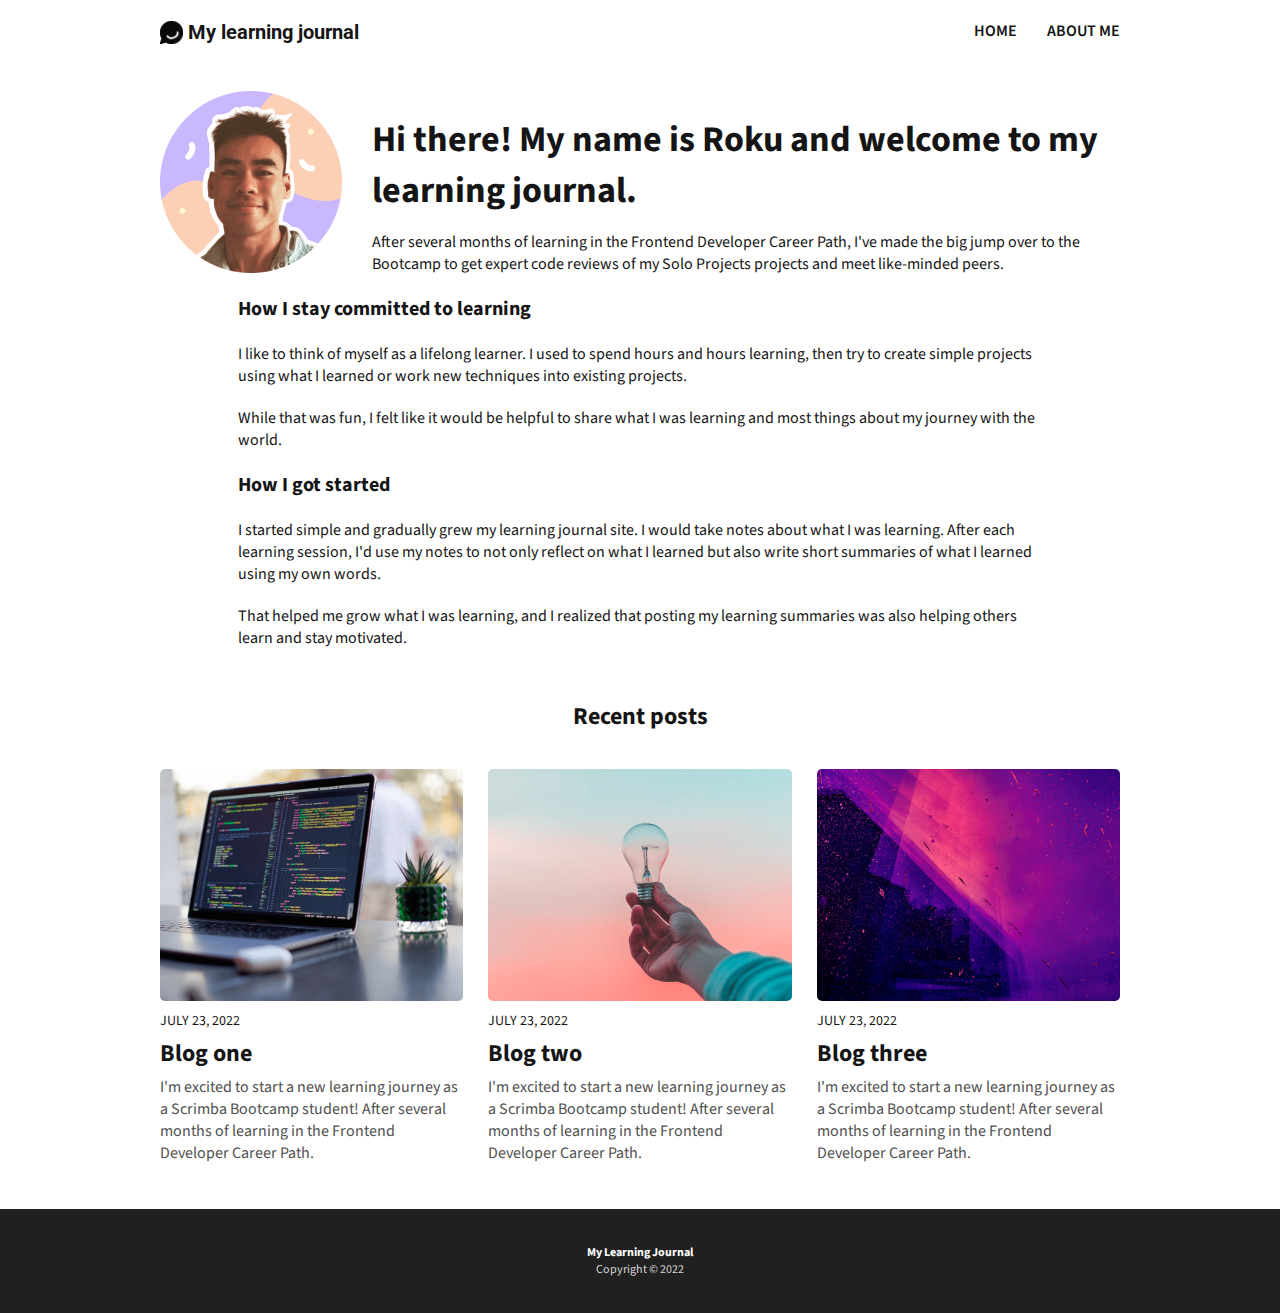
==== pages/about.html @ b7cbea48 "Refactored HTML, added CSS styles and added post images." ====
<!DOCTYPE html>
<html lang="en">
  <head>
    <meta charset="UTF-8" />
    <meta name="viewport" content="width=device-width, initial-scale=1.0" />
    <link rel="preconnect" href="https://fonts.googleapis.com" />
    <link rel="preconnect" href="https://fonts.gstatic.com" crossorigin />
    <link
      href="https://fonts.googleapis.com/css2?family=Roboto:wght@700&family=Source+Sans+3:wght@400;600;700&display=swap"
      rel="stylesheet"
    />
    <link rel="stylesheet" href="../index.css" />
    <title>About page</title>
  </head>
  <body>
    <header>
      <div class="header-container container">
        <div class="logo">
          <img class="logo-image" src="../images/logo.png" alt="" />
          <span class="ff-accent fw-bold fs-logo"> My learning journal </span>
        </div>
        <nav>
          <ul class="main-nav | fw-semi-bold fs-200 text-uppercase">
            <li><a class="nav-link" href="../index.html">Home</a></li>
            <li><a class="nav-link" href="#">About me</a></li>
          </ul>
        </nav>
      </div>
    </header>
    <main>
      <article class="about container">
        <img class="user-avatar" src="../images/avatar.png" alt="" />
        <section class="about-details">
          <h1 class="about-title fw-bold fs-750">
            Hi there! My name is Roku and welcome to my learning journal.
          </h1>
          <p class="about-description">
            After several months of learning in the Frontend Developer Career
            Path, I've made the big jump over to the Bootcamp to get expert code
            reviews of my Solo Projects projects and meet like-minded peers.
          </p>
        </section>
      </article>
      <section class="section-container post-content">
        <section class="post-section">
          <h2 class="fw-bold fs-about-h">How I stay committed to learning</h2>
          <p>
            I like to think of myself as a lifelong learner. I used to spend
            hours and hours learning, then try to create simple projects using
            what I learned or work new techniques into existing projects.
          </p>
          <p>
            While that was fun, I felt like it would be helpful to share what I
            was learning and most things about my journey with the world.
          </p>
        </section>
        <section class="section-container post-section">
          <h2 class="fw-bold fs-about-h">How I got started</h2>
          <p>
            I started simple and gradually grew my learning journal site. I
            would take notes about what I was learning. After each learning
            session, I'd use my notes to not only reflect on what I learned but
            also write short summaries of what I learned using my own words.
          </p>
          <p>
            That helped me grow what I was learning, and I realized that posting
            my learning summaries was also helping others learn and stay
            motivated.
          </p>
        </section>
      </section>
      <section>
        <h2 class="posts-label fw-bold fs-400">Recent posts</h2>
        <section class="posts container">
          <article class="card">
            <img class="card-image" src="../images/post-image-2.png" alt="" />
            <time class="fs-300 text-uppercase" datetime="2022-07-23">
              July 23, 2022
            </time>
            <h2 class="fw-bold fs-600">Blog one</h2>
            <p class="fc-400">
              I'm excited to start a new learning journey as a Scrimba Bootcamp
              student! After several months of learning in the Frontend
              Developer Career Path.
            </p>
          </article>
          <article class="card">
            <img class="card-image" src="../images/post-image-3.png" alt="" />
            <time class="fs-300 text-uppercase" datetime="2022-07-23">
              July 23, 2022
            </time>
            <h2 class="fw-bold fs-600">Blog two</h2>
            <p class="fc-400">
              I'm excited to start a new learning journey as a Scrimba Bootcamp
              student! After several months of learning in the Frontend
              Developer Career Path.
            </p>
          </article>
          <article class="card">
            <img class="card-image" src="../images/post-image-4.png" alt="" />
            <time class="fs-300 text-uppercase" datetime="2022-07-23">
              July 23, 2022
            </time>
            <h2 class="fw-bold fs-600">Blog three</h2>
            <p class="fc-400">
              I'm excited to start a new learning journey as a Scrimba Bootcamp
              student! After several months of learning in the Frontend
              Developer Career Path.
            </p>
          </article>
        </section>
      </section>
    </main>
    <footer class="bg-600">
      <section class="main-footer container | fs-footer">
        <p class="fw-bold fc-100">My Learning Journal</p>
        <p class="fc-200">Copyright &copy; 2022</p>
      </section>
    </footer>
  </body>
</html>
---- index.css ----
/* CSS Variables */

:root {
  --ff-base: "Source Sans 3", sans-serif;
  --ff-accent: "Roboto", sans-serif;

  --fw-regular: 400;
  --fw-semi-bold: 600;
  --fw-bold: 700;

  --fs-200: 0.75rem; /* 12px */
  --fs-300: 0.875rem; /* 14px */
  --fs-400: 1rem; /* 16px */
  --fs-450: 1.125rem; /* 18px */
  --fs-500: 1.25rem; /* 20px */
  --fs-600: 1.5rem; /* 24px */
  --fs-700: 2rem; /* 32px */
  --fs-750: 2.125rem; /* 34px */
  --fs-800: 2.25rem; /* 36px */
  --fs-900: 2.5rem; /* 40px */

  --clr-primary-400: #505050;
  --clr-primary-600: #202020;
  --clr-primary-700: #151515;
  --clr-secondary-100: #ffffff;
  --clr-secondary-200: #d7d7d7;

  /* 000000 31% */
}

/* CSS Reset */

*,
*::before,
*::after {
  box-sizing: border-box;
}

* {
  margin: 0;
  padding: 0;
  font: inherit;
}

html {
  color-scheme: dark light;
}

body {
  min-height: 100vh;
}

img,
picture,
svg,
video {
  display: block;
  width: 100%;
}

/* Typography */

body {
  font-family: var(--ff-base);
  font-weight: var(--fw-regular);
  font-size: var(--fs-400);
  color: var(--clr-primary-700);
}

.ff-accent {
  font-family: var(--ff-accent);
}

.fw-semi-bold {
  font-weight: var(--fw-semi-bold);
}

.fw-bold {
  font-weight: var(--fw-bold);
}

.text-uppercase {
  text-transform: uppercase;
}

.fc-100 {
  color: var(--clr-secondary-100);
}

.fc-200 {
  color: var(--clr-secondary-200);
}

.fc-400 {
  color: var(--clr-primary-400);
}

.fs-200 {
  font-size: var(--fs-200);
}

.fs-footer {
  font-size: var(--fs-200);
}

.fs-300 {
  font-size: var(--fs-300);
}

.fs-logo {
  font-size: var(--fs-300);
}

.fs-400 {
  font-size: var(--fs-400);
}

.fs-article-p {
  font-size: var(--fs-400);
}

.fs-about-h {
  font-size: var(--fs-400);
}

.fs-btn {
  font-size: var(--fs-400);
}

.fs-600 {
  font-size: var(--fs-600);
}

.fs-700 {
  font-size: var(--fs-700);
}

.fs-article-title {
  font-size: var(--fs-700);
}

.fs-750 {
  font-size: var(--fs-750);
}

.bg-600 {
  background-color: var(--clr-primary-600);
}

@media (min-width: 600px) {
  .fs-200 {
    font-size: var(--fs-400);
  }

  .fs-footer {
    font-size: var(--fs-200);
  }

  .fs-300 {
    font-size: var(--fs-300);
  }

  .fs-logo {
    font-size: var(--fs-500);
  }

  .fs-400 {
    font-size: var(--fs-600);
  }

  .fs-article-p {
    font-size: var(--fs-450);
  }

  .fs-about-h {
    font-size: var(--fs-500);
  }

  .fs-btn {
    font-size: var(--fs-300);
  }

  .fs-700 {
    font-size: var(--fs-900);
  }

  .fs-article-title {
    font-size: var(--fs-800);
  }

  .fs-750 {
    font-size: var(--fs-800);
  }
}

/* Styles */

.sda {
  background: var(--clr-primary-600);
}

.container {
  max-width: 1000px;
  margin: 0 auto;
}

.nav-link,
.hero-title {
  text-decoration: none;
  color: inherit;
}

.header-container {
  display: flex;
  justify-content: space-between;
  padding: 20px;
}

.logo {
  display: flex;
  align-items: center;
  gap: 5px;
}

.logo-image {
  width: 23px;
  aspect-ratio: 1;
}

.main-nav {
  list-style: none;

  display: flex;
  gap: 30px;
}

.hero {
  background-image: url("images/post-image-1.png");
  background-repeat: no-repeat;
  background-size: cover;
  background-position: center;

  min-height: 293px;

  display: flex;
  align-items: end;
}

.hero-details {
  padding: 25px 20px;
}

.hero-description {
}

.posts {
  padding: 35px 20px 45px 20px;

  display: grid;
  grid-template-columns: repeat(auto-fill, minmax(250px, 1fr));
  gap: 40px;
}

.card-image {
  height: 232px;
  object-fit: cover;
  border-radius: 5px;
  margin-bottom: 5px;
}

.card {
  display: grid;
  gap: 5px;
}

.posts-btn {
  grid-column: 1 / -1;
  text-align: center;
  color: inherit;
}

.main-footer {
  text-align: center;
  padding: 35px;
}

/* about page */

.about {
  padding: 25px 20px 20px 20px;
}

.about-title {
  margin: 25px 0px 15px 0px;
}

.user-avatar {
  max-width: 182px;
  aspect-ratio: 1;
}

.posts-label {
  text-align: center;
  margin-top: 50px;
}

@media (min-width: 600px) {
  .posts {
    gap: 25px;
  }

  .about {
    display: flex;
    align-items: center;
    gap: 30px;
  }
}

.section-container {
  max-width: 844px;
  margin: 0 auto;
}

.post-section {
  display: grid;
  gap: 20px;
  margin-bottom: 20px;
  padding-inline: 20px;
}

.post-image {
  margin: 20px 0px;
}
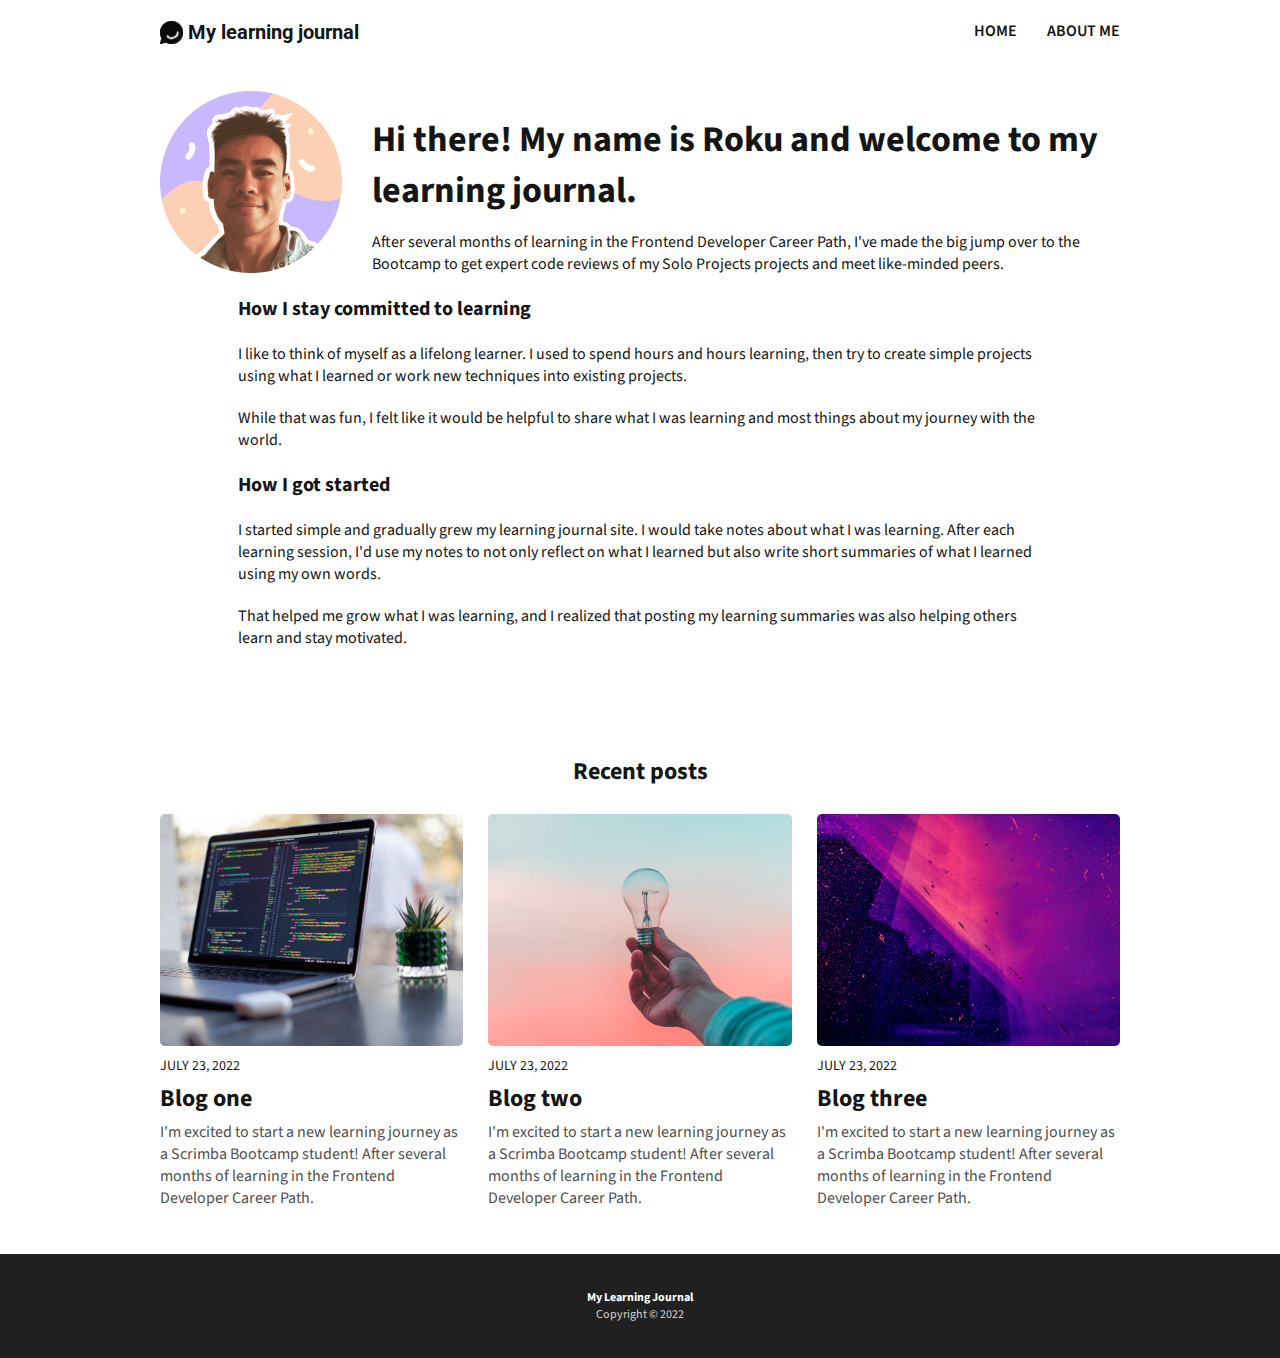
==== commit a2d2ed29: "Changed some CSS styles" ====
--- a/pages/about.html
+++ b/pages/about.html
@@ -14,7 +14,7 @@
   </head>
   <body>
     <header>
-      <div class="header-container container">
+      <div class="container header-container">
         <div class="logo">
           <img class="logo-image" src="../images/logo.png" alt="" />
           <span class="ff-accent fw-bold fs-logo"> My learning journal </span>
@@ -70,45 +70,47 @@
         </section>
       </section>
       <section>
-        <h2 class="posts-label fw-bold fs-400">Recent posts</h2>
-        <section class="posts container">
-          <article class="card">
-            <img class="card-image" src="../images/post-image-2.png" alt="" />
-            <time class="fs-300 text-uppercase" datetime="2022-07-23">
-              July 23, 2022
-            </time>
-            <h2 class="fw-bold fs-600">Blog one</h2>
-            <p class="fc-400">
-              I'm excited to start a new learning journey as a Scrimba Bootcamp
-              student! After several months of learning in the Frontend
-              Developer Career Path.
-            </p>
-          </article>
-          <article class="card">
-            <img class="card-image" src="../images/post-image-3.png" alt="" />
-            <time class="fs-300 text-uppercase" datetime="2022-07-23">
-              July 23, 2022
-            </time>
-            <h2 class="fw-bold fs-600">Blog two</h2>
-            <p class="fc-400">
-              I'm excited to start a new learning journey as a Scrimba Bootcamp
-              student! After several months of learning in the Frontend
-              Developer Career Path.
-            </p>
-          </article>
-          <article class="card">
-            <img class="card-image" src="../images/post-image-4.png" alt="" />
-            <time class="fs-300 text-uppercase" datetime="2022-07-23">
-              July 23, 2022
-            </time>
-            <h2 class="fw-bold fs-600">Blog three</h2>
-            <p class="fc-400">
-              I'm excited to start a new learning journey as a Scrimba Bootcamp
-              student! After several months of learning in the Frontend
-              Developer Career Path.
-            </p>
-          </article>
-        </section>
+        <div class="container">
+          <section class="posts">
+            <h2 class="posts-label fw-bold fs-400">Recent posts</h2>
+            <article class="card">
+              <img class="card-image" src="../images/post-image-2.png" alt="" />
+              <time class="fs-300 text-uppercase" datetime="2022-07-23">
+                July 23, 2022
+              </time>
+              <h2 class="fw-bold fs-600">Blog one</h2>
+              <p class="fc-400">
+                I'm excited to start a new learning journey as a Scrimba
+                Bootcamp student! After several months of learning in the
+                Frontend Developer Career Path.
+              </p>
+            </article>
+            <article class="card">
+              <img class="card-image" src="../images/post-image-3.png" alt="" />
+              <time class="fs-300 text-uppercase" datetime="2022-07-23">
+                July 23, 2022
+              </time>
+              <h2 class="fw-bold fs-600">Blog two</h2>
+              <p class="fc-400">
+                I'm excited to start a new learning journey as a Scrimba
+                Bootcamp student! After several months of learning in the
+                Frontend Developer Career Path.
+              </p>
+            </article>
+            <article class="card">
+              <img class="card-image" src="../images/post-image-4.png" alt="" />
+              <time class="fs-300 text-uppercase" datetime="2022-07-23">
+                July 23, 2022
+              </time>
+              <h2 class="fw-bold fs-600">Blog three</h2>
+              <p class="fc-400">
+                I'm excited to start a new learning journey as a Scrimba
+                Bootcamp student! After several months of learning in the
+                Frontend Developer Career Path.
+              </p>
+            </article>
+          </section>
+        </div>
       </section>
     </main>
     <footer class="bg-600">
--- a/index.css
+++ b/index.css
@@ -195,26 +195,20 @@
 
 /* Styles */
 
-.sda {
-  background: var(--clr-primary-600);
-}
-
 .container {
   max-width: 1000px;
   margin: 0 auto;
 }
 
-.nav-link,
-.hero-title {
-  text-decoration: none;
-  color: inherit;
-}
+/* Header */
 
 .header-container {
   display: flex;
   justify-content: space-between;
-  padding: 20px;
-}
+  padding: 1.25rem;
+}
+
+/* Logo */
 
 .logo {
   display: flex;
@@ -223,9 +217,11 @@
 }
 
 .logo-image {
-  width: 23px;
+  max-width: 23px;
   aspect-ratio: 1;
 }
+
+/* Navigation */
 
 .main-nav {
   list-style: none;
@@ -233,6 +229,13 @@
   display: flex;
   gap: 30px;
 }
+
+.nav-link {
+  text-decoration: none;
+  color: inherit;
+}
+
+/* Hero */
 
 .hero {
   background-image: url("images/post-image-1.png");
@@ -247,11 +250,35 @@
 }
 
 .hero-details {
+  display: grid;
+  grid-template-columns: repeat(3, 1fr);
   padding: 25px 20px;
 }
 
+.hero-title {
+  grid-column: 1 / -1;
+  text-decoration: none;
+  color: inherit;
+}
+
 .hero-description {
-}
+  grid-column: 1 / -1;
+}
+
+@media (min-width: 600px) {
+  .hero {
+    min-height: 488px;
+    padding-block: 40px;
+  }
+}
+
+@media (min-width: 850px) {
+  .hero-description {
+    grid-column: 1 / 3;
+  }
+}
+
+/* Posts */
 
 .posts {
   padding: 35px 20px 45px 20px;
@@ -259,6 +286,33 @@
   display: grid;
   grid-template-columns: repeat(auto-fill, minmax(250px, 1fr));
   gap: 40px;
+}
+
+.posts-btn,
+.posts-label {
+  grid-column: 1 / -1;
+  text-align: center;
+}
+
+.posts-btn {
+  color: inherit;
+}
+
+.posts-label {
+  margin-top: 50px;
+}
+
+@media (min-width: 600px) {
+  .posts {
+    gap: 25px;
+  }
+}
+
+/* Card */
+
+.card {
+  display: grid;
+  gap: 5px;
 }
 
 .card-image {
@@ -268,16 +322,7 @@
   margin-bottom: 5px;
 }
 
-.card {
-  display: grid;
-  gap: 5px;
-}
-
-.posts-btn {
-  grid-column: 1 / -1;
-  text-align: center;
-  color: inherit;
-}
+/* Footer */
 
 .main-footer {
   text-align: center;
@@ -299,16 +344,7 @@
   aspect-ratio: 1;
 }
 
-.posts-label {
-  text-align: center;
-  margin-top: 50px;
-}
-
 @media (min-width: 600px) {
-  .posts {
-    gap: 25px;
-  }
-
   .about {
     display: flex;
     align-items: center;
@@ -331,3 +367,5 @@
 .post-image {
   margin: 20px 0px;
 }
+
+/* padding na body a nie na posts */
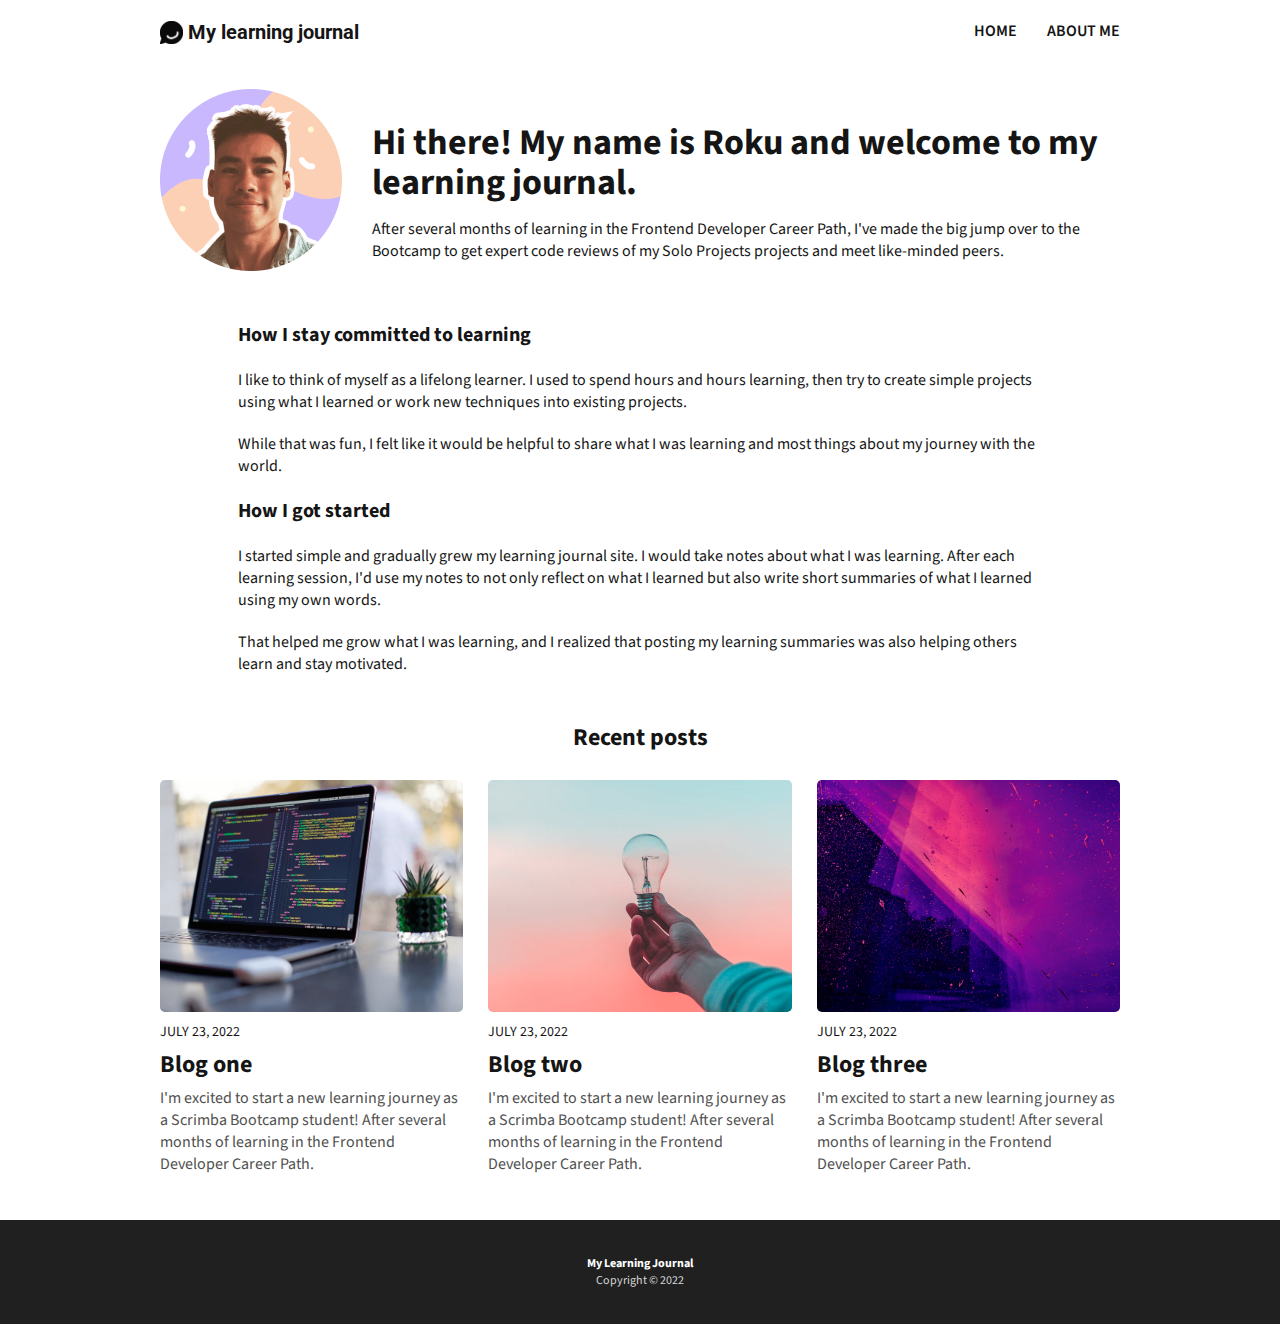
==== commit e576a801: "Refactored HTML and CSS." ====
--- a/pages/about.html
+++ b/pages/about.html
@@ -28,20 +28,23 @@
       </div>
     </header>
     <main>
-      <article class="about container">
-        <img class="user-avatar" src="../images/avatar.png" alt="" />
-        <section class="about-details">
-          <h1 class="about-title fw-bold fs-750">
-            Hi there! My name is Roku and welcome to my learning journal.
-          </h1>
-          <p class="about-description">
-            After several months of learning in the Frontend Developer Career
-            Path, I've made the big jump over to the Bootcamp to get expert code
-            reviews of my Solo Projects projects and meet like-minded peers.
-          </p>
-        </section>
-      </article>
-      <section class="section-container post-content">
+      <div class="container">
+        <article class="about-me">
+          <img class="user-avatar" src="../images/avatar.png" alt="" />
+          <section>
+            <h1 class="about-title fw-bold fs-750">
+              Hi there! My name is Roku and welcome to my learning journal.
+            </h1>
+            <p>
+              After several months of learning in the Frontend Developer Career
+              Path, I've made the big jump over to the Bootcamp to get expert
+              code reviews of my Solo Projects projects and meet like-minded
+              peers.
+            </p>
+          </section>
+        </article>
+      </div>
+      <div class="content-container">
         <section class="post-section">
           <h2 class="fw-bold fs-about-h">How I stay committed to learning</h2>
           <p>
@@ -54,7 +57,7 @@
             was learning and most things about my journey with the world.
           </p>
         </section>
-        <section class="section-container post-section">
+        <section class="post-section">
           <h2 class="fw-bold fs-about-h">How I got started</h2>
           <p>
             I started simple and gradually grew my learning journal site. I
@@ -68,7 +71,7 @@
             motivated.
           </p>
         </section>
-      </section>
+      </div>
       <section>
         <div class="container">
           <section class="posts">
--- a/index.css
+++ b/index.css
@@ -12,12 +12,12 @@
   --fs-300: 0.875rem; /* 14px */
   --fs-400: 1rem; /* 16px */
   --fs-450: 1.125rem; /* 18px */
-  --fs-500: 1.25rem; /* 20px */
+  --fs-500: 1.25rem; /* 1.25rem */
   --fs-600: 1.5rem; /* 24px */
   --fs-700: 2rem; /* 32px */
   --fs-750: 2.125rem; /* 34px */
   --fs-800: 2.25rem; /* 36px */
-  --fs-900: 2.5rem; /* 40px */
+  --fs-900: 2.5rem; /* 2.5rem */
 
   --clr-primary-400: #505050;
   --clr-primary-600: #202020;
@@ -147,7 +147,7 @@
   background-color: var(--clr-primary-600);
 }
 
-@media (min-width: 600px) {
+@media (min-width: 37.5em) {
   .fs-200 {
     font-size: var(--fs-400);
   }
@@ -213,7 +213,7 @@
 .logo {
   display: flex;
   align-items: center;
-  gap: 5px;
+  gap: 0.31rem;
 }
 
 .logo-image {
@@ -227,7 +227,7 @@
   list-style: none;
 
   display: flex;
-  gap: 30px;
+  gap: 1.88rem;
 }
 
 .nav-link {
@@ -247,12 +247,13 @@
 
   display: flex;
   align-items: end;
+  margin-bottom: 2.19rem;
 }
 
 .hero-details {
   display: grid;
   grid-template-columns: repeat(3, 1fr);
-  padding: 25px 20px;
+  padding: 1.56rem 1.25rem;
 }
 
 .hero-title {
@@ -265,14 +266,15 @@
   grid-column: 1 / -1;
 }
 
-@media (min-width: 600px) {
+@media (min-width: 37.5em) {
   .hero {
     min-height: 488px;
-    padding-block: 40px;
-  }
-}
-
-@media (min-width: 850px) {
+    padding-block: 2.5rem;
+    margin-bottom: 3.13rem;
+  }
+}
+
+@media (min-width: 53.13em) {
   .hero-description {
     grid-column: 1 / 3;
   }
@@ -281,11 +283,11 @@
 /* Posts */
 
 .posts {
-  padding: 35px 20px 45px 20px;
+  padding: 0rem 1.25rem 2.81rem 1.25rem;
 
   display: grid;
   grid-template-columns: repeat(auto-fill, minmax(250px, 1fr));
-  gap: 40px;
+  gap: 2.5rem;
 }
 
 .posts-btn,
@@ -298,13 +300,9 @@
   color: inherit;
 }
 
-.posts-label {
-  margin-top: 50px;
-}
-
-@media (min-width: 600px) {
+@media (min-width: 37.5em) {
   .posts {
-    gap: 25px;
+    gap: 1.56rem;
   }
 }
 
@@ -312,31 +310,27 @@
 
 .card {
   display: grid;
-  gap: 5px;
+  gap: 0.31rem;
 }
 
 .card-image {
   height: 232px;
   object-fit: cover;
-  border-radius: 5px;
-  margin-bottom: 5px;
+  border-radius: 0.31rem;
+  margin-bottom: 0.31rem;
 }
 
 /* Footer */
 
 .main-footer {
   text-align: center;
-  padding: 35px;
+  padding: 2.19rem;
 }
 
 /* about page */
 
-.about {
-  padding: 25px 20px 20px 20px;
-}
-
-.about-title {
-  margin: 25px 0px 15px 0px;
+.about-me {
+  padding: 1.56rem 1.25rem;
 }
 
 .user-avatar {
@@ -344,28 +338,34 @@
   aspect-ratio: 1;
 }
 
-@media (min-width: 600px) {
-  .about {
+.about-title {
+  margin: 1.56rem 0rem 0.94rem 0rem;
+  line-height: 2.5rem;
+}
+
+@media (min-width: 37.5em) {
+  .about-me {
     display: flex;
     align-items: center;
-    gap: 30px;
-  }
-}
-
-.section-container {
+    gap: 1.88rem;
+  }
+}
+
+/* post page */
+
+.content-container {
   max-width: 844px;
   margin: 0 auto;
+  padding: 1.56rem 1.25rem;
 }
 
 .post-section {
   display: grid;
-  gap: 20px;
-  margin-bottom: 20px;
-  padding-inline: 20px;
+  gap: 1.25rem;
+
+  margin-bottom: 1.25rem;
 }
 
 .post-image {
-  margin: 20px 0px;
-}
-
-/* padding na body a nie na posts */
+  margin: -0.63rem 0rem 1.25rem 0rem;
+}
